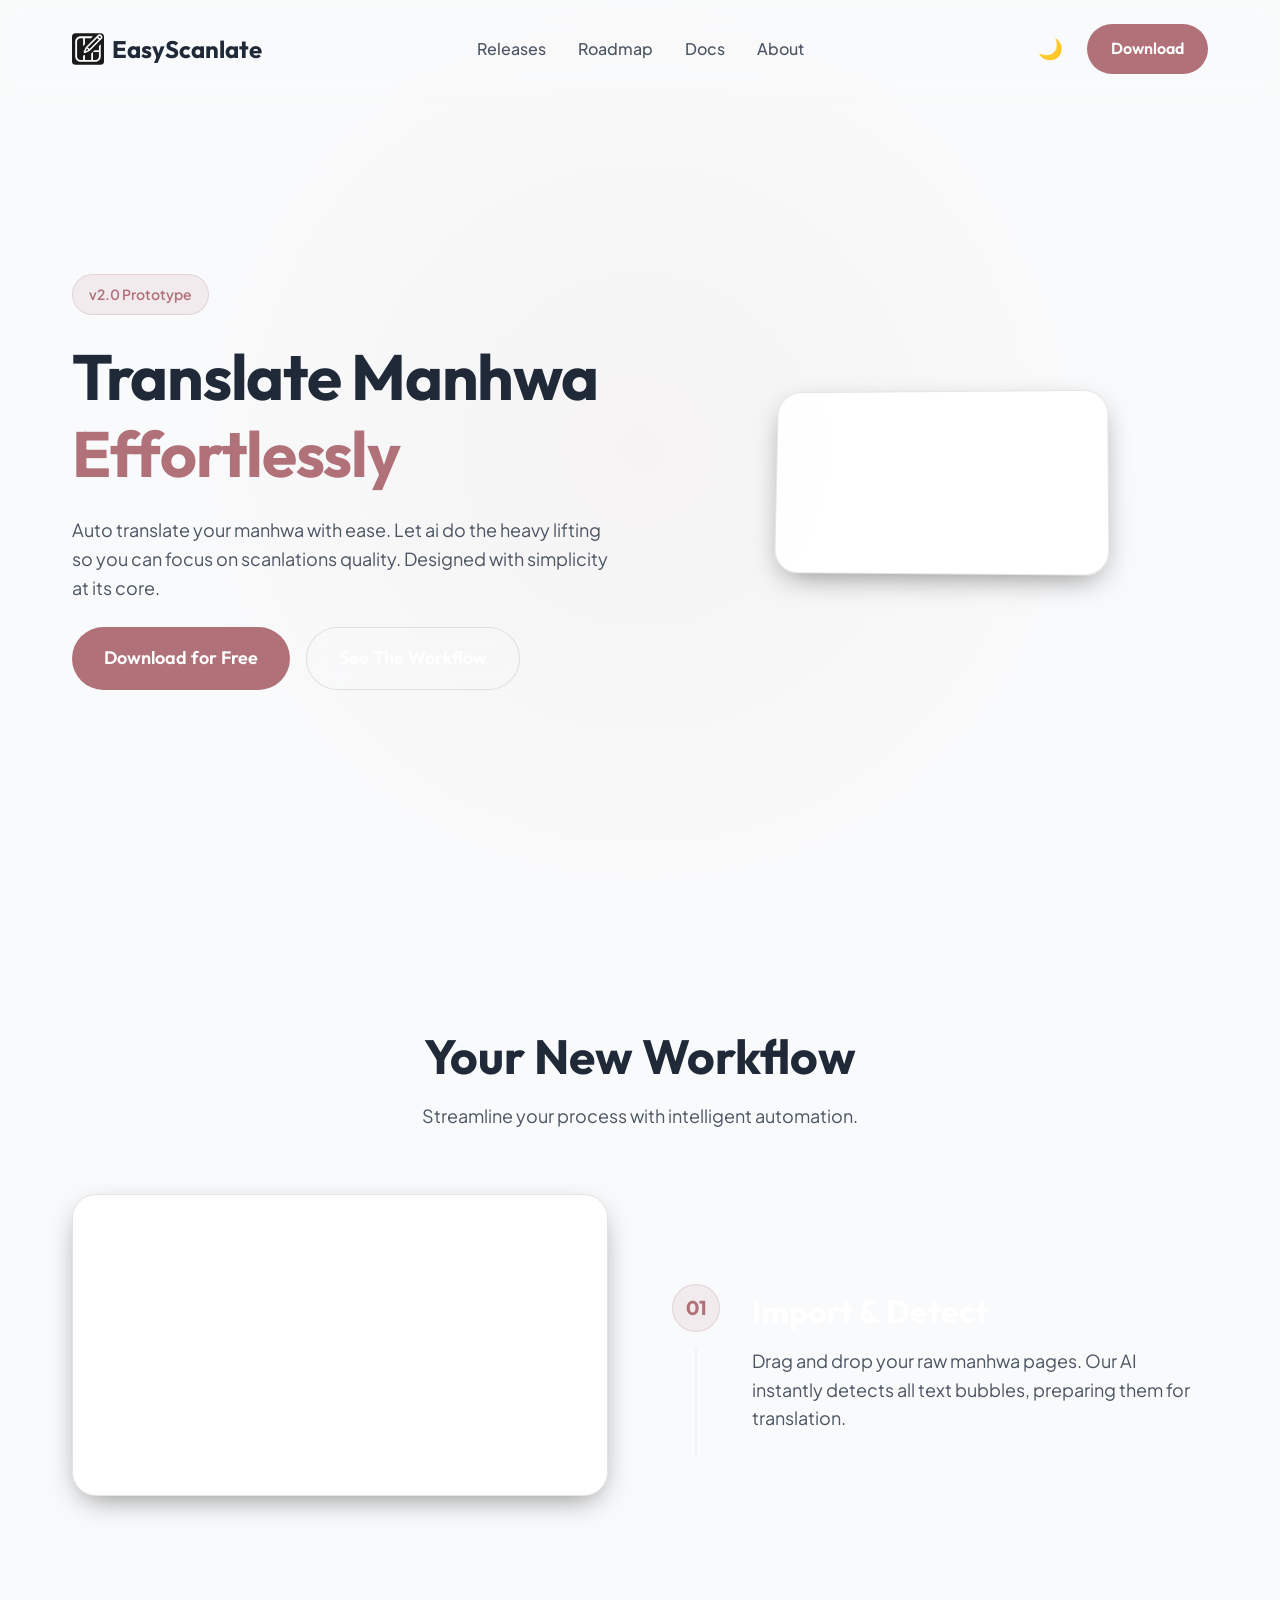
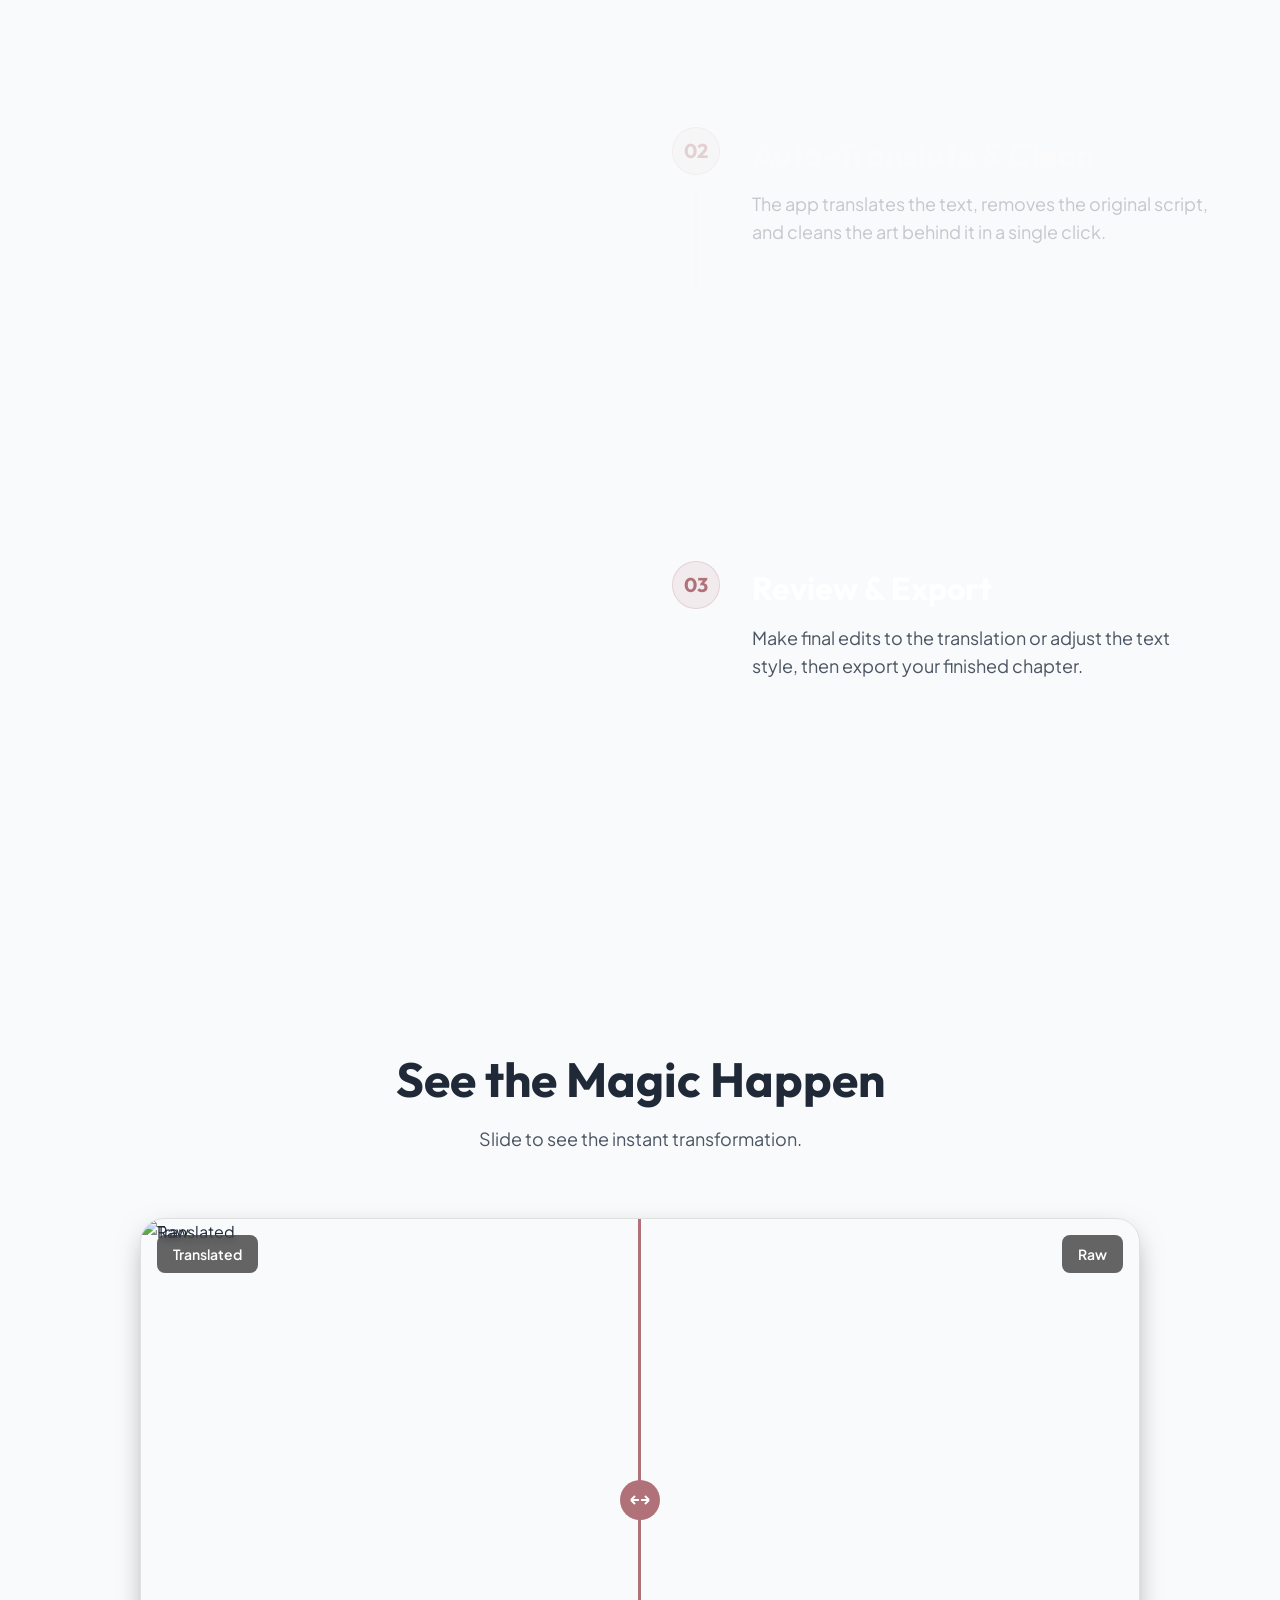
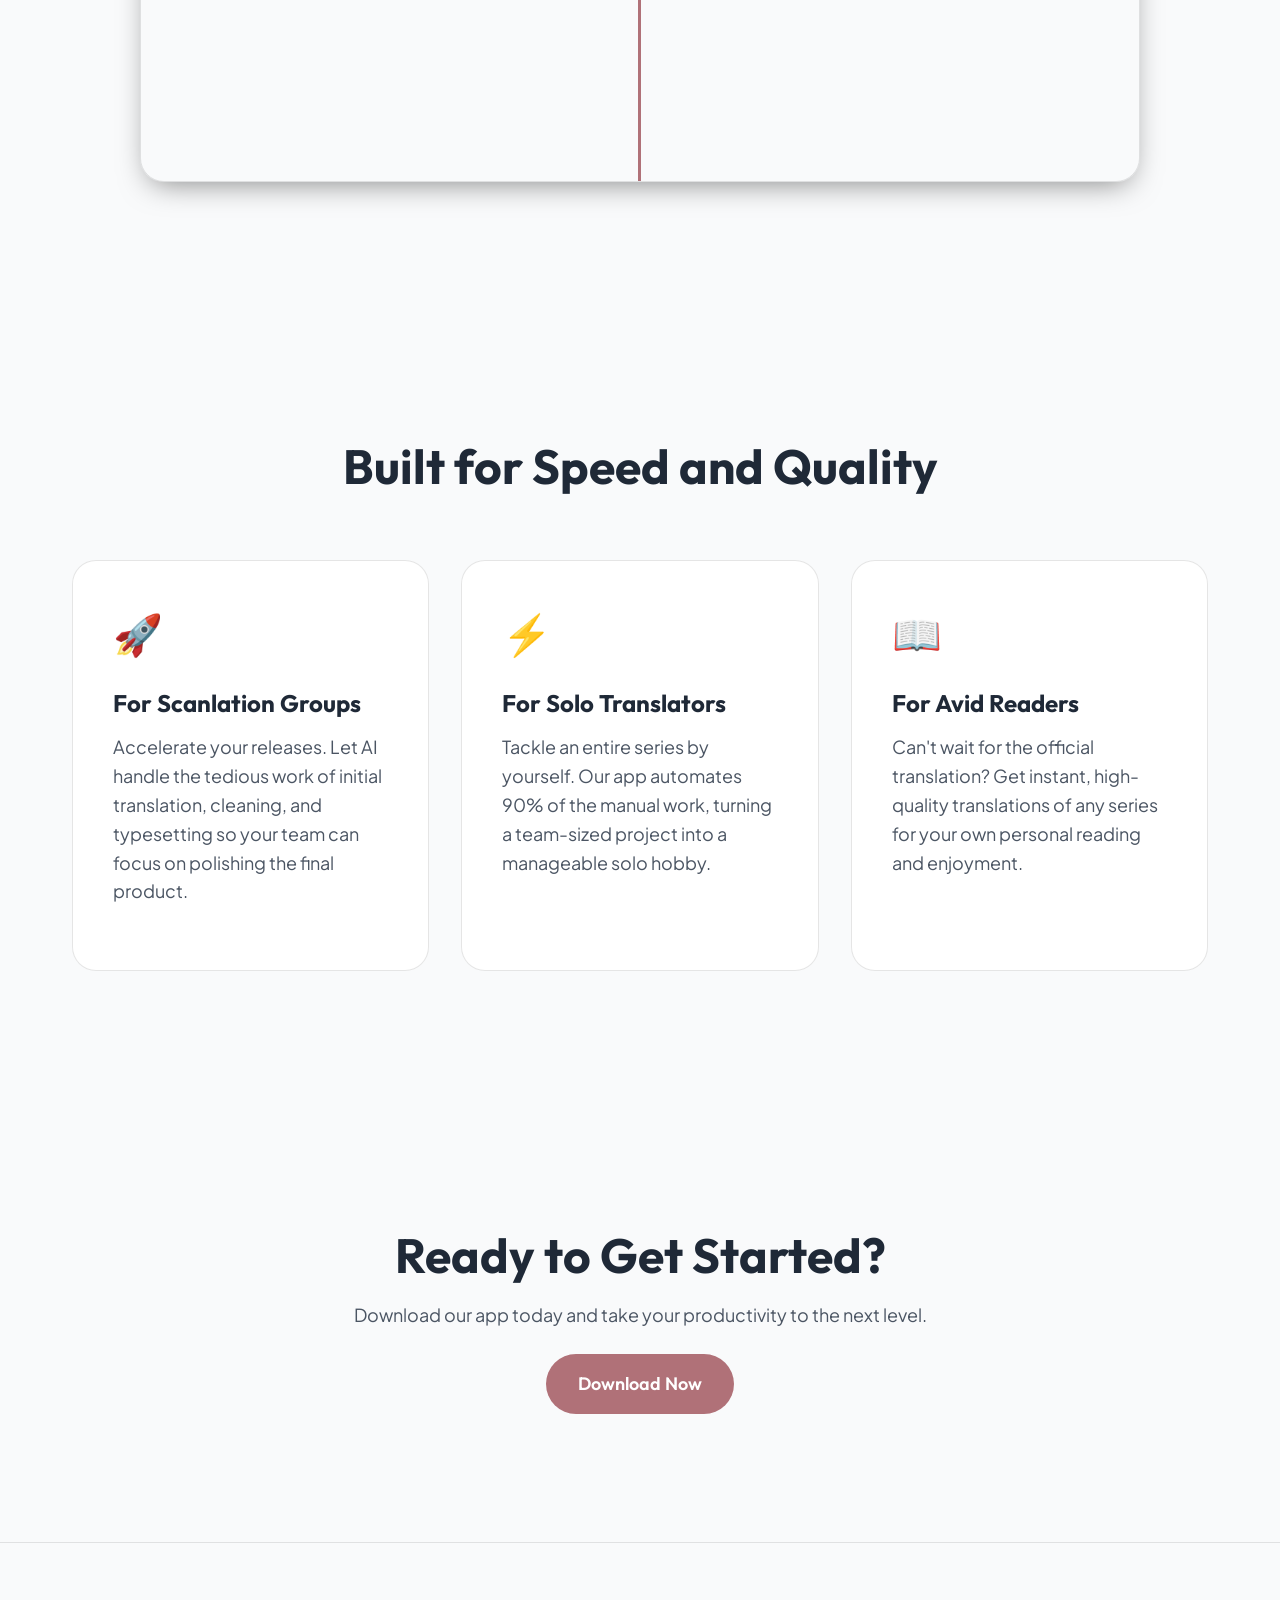
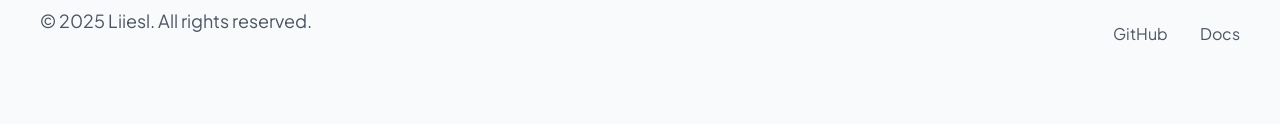
==== v2/index.html @ 4218185c "add missing v2 features." ====
<!DOCTYPE html>
<html lang="en">

<head>
    <meta charset="UTF-8">
    <meta name="viewport" content="width=device-width, initial-scale=1.0">
    <meta name="description"
        content="Easy Scanlate is a free desktop app that makes translating manhwa and webtoons effortless. Auto translate your manhwa with ease. Let ai do the heavy lifting so you can focus on scanlations quality. Designed with simplicity at its core.">
    <title>Easy Scanlate</title>
    <link rel="icon" type="image/x-icon" href="assets/Frame 17.ico">

    <!-- Google Fonts -->
    <link rel="preconnect" href="https://fonts.googleapis.com">
    <link rel="preconnect" href="https://fonts.gstatic.com" crossorigin>
    <link
        href="https://fonts.googleapis.com/css2?family=Outfit:wght@300;400;500;600;700&family=Plus+Jakarta+Sans:wght@400;500;600;700&display=swap"
        rel="stylesheet">

    <!-- Styles -->
    <link rel="stylesheet" href="css/style.css">
</head>

<body>
    <!-- Decorative Vector Background -->
    <div class="vector-background">
        <svg width="1040" height="704" viewBox="0 0 1040 704" fill="none" xmlns="http://www.w3.org/2000/svg">
            <g clip-path="url(#clip0_424_92)">
                <!-- 
                    ADDED: class="vector-path" for CSS targeting
                    ADDED: pathLength="1" for simplified animation math
                -->
                <path class="vector-path" pathLength="1"
                    d="M462 708.5C462 708.5 501.5 596 625.998 497C814.115 347.41 1039.99 347.001 1039.99 347.001"
                    stroke="#B07178" stroke-width="28" />
                <path class="vector-path" pathLength="1"
                    d="M306.498 721.999C306.498 721.999 380.5 511.001 592.999 379.999C807.765 247.6 1039 242.498 1039 242.498"
                    stroke="#DFD0B8" stroke-width="52" />
                <path class="vector-path" pathLength="1"
                    d="M43.9991 735C43.9991 735 128.5 453.804 381.5 267.501C666 58.0018 1039.5 50.4989 1039.5 50.4989"
                    stroke="#B07178" stroke-width="101" />
                <path class="vector-path" pathLength="1"
                    d="M555.5 722C555.5 722 614.277 598.905 759 515C911.364 426.664 1039.5 426.664 1039.5 426.664"
                    stroke="#B07178" stroke-width="97" />
                <path class="vector-path" pathLength="1"
                    d="M822.501 748.5C822.501 748.5 873.934 683.511 920.501 660.001C972 634 1040.5 634 1040.5 634"
                    stroke="#DFD0B8" stroke-width="140" />
            </g>
            <defs>
                <clipPath id="clip0_424_92">
                    <rect width="1040" height="704" fill="white" />
                </clipPath>
            </defs>
        </svg>
    </div>

    <!-- Navigation injected via nav-component.js -->

    <main>
        <section class="hero">
            <div class="hero-content">
                <div class="badge">v2.0 Prototype</div>
                <h1>Translate Manhwa <br><span class="text-primary">Effortlessly</span></h1>
                <p>Auto translate your manhwa with ease. Let ai do the heavy lifting so you can focus on scanlations
                    quality. Designed with simplicity at its core.</p>
                <div class="hero-actions">
                    <a href="#" class="btn btn-primary btn-lg js-download-trigger">Download for Free</a>
                    <a href="#workflow" class="btn btn-secondary btn-lg">See The Workflow</a>
                </div>
            </div>
            <div class="hero-visual">
                <!-- Abstract visual or placeholder for app screenshot -->
                <div class="glass-card">
                    <div class="glow-effect"></div>
                    <!-- Using the video from the first step as a hero visual preview -->
                    <video autoplay loop muted playsinline
                        src="https://github.com/user-attachments/assets/432fa7f7-9172-43b7-97c7-28e8d66b6758"
                        class="hero-video"></video>
                </div>
            </div>
        </section>

        <section id="workflow" class="workflow-section">
            <div class="container">
                <div class="section-header">
                    <h2>Your New Workflow</h2>
                    <p>Streamline your process with intelligent automation.</p>
                </div>

                <div class="workflow-layout">
                    <!-- Sticky Video Side -->
                    <div class="workflow-visual">
                        <div class="video-frame">
                            <div class="video-stack">
                                <video class="step-video active" id="video-step-1" autoplay loop muted playsinline
                                    src="https://github.com/user-attachments/assets/432fa7f7-9172-43b7-97c7-28e8d66b6758"></video>
                                <video class="step-video" id="video-step-2" autoplay loop muted playsinline
                                    src="https://github.com/user-attachments/assets/2b255b1e-a036-4b98-b22c-5d72854a65c3"></video>
                                <video class="step-video" id="video-step-3" autoplay loop muted playsinline
                                    src="https://github.com/user-attachments/assets/a3269eb7-2849-4a44-840b-c5433d3ce8fc"></video>
                            </div>
                        </div>
                    </div>

                    <!-- Scrolling Steps Side -->
                    <div class="workflow-steps">
                        <div class="step-item" data-step="1">
                            <div class="step-indicator">
                                <span class="step-num">01</span>
                                <div class="step-line"></div>
                            </div>
                            <div class="step-text">
                                <h3>Import & Detect</h3>
                                <p>Drag and drop your raw manhwa pages. Our AI instantly detects all text bubbles,
                                    preparing them for translation.</p>
                            </div>
                        </div>

                        <div class="step-item" data-step="2">
                            <div class="step-indicator">
                                <span class="step-num">02</span>
                                <div class="step-line"></div>
                            </div>
                            <div class="step-text">
                                <h3>Auto-Translate & Clean</h3>
                                <p>The app translates the text, removes the original script, and cleans the art behind
                                    it in a single click.</p>
                            </div>
                        </div>

                        <div class="step-item" data-step="3">
                            <div class="step-indicator">
                                <span class="step-num">03</span>
                                <div class="step-line"></div>
                            </div>
                            <div class="step-text">
                                <h3>Review & Export</h3>
                                <p>Make final edits to the translation or adjust the text style, then export your
                                    finished chapter.</p>
                            </div>
                        </div>
                    </div>
                </div>
            </div>
        </section>

        <section id="comparison" class="comparison">
            <div class="container">
                <div class="section-header">
                    <h2>See the Magic Happen</h2>
                    <p>Slide to see the instant transformation.</p>
                </div>

                <div class="comparison-wrapper">
                    <div class="comparison-slider" id="comparison-slider">
                        <div class="comparison-image before-image">
                            <img src="https://placehold.co/1000x600/1a1a1a/FFF?text=Raw+Manhwa+Panel" alt="Raw">
                            <span class="label">Raw</span>
                        </div>
                        <div class="comparison-image after-image">
                            <img src="https://placehold.co/1000x600/007bff/FFF?text=Translated+Panel" alt="Translated">
                            <span class="label">Translated</span>
                        </div>
                        <div class="comparison-handle">
                            <div class="handle-line"></div>
                            <div class="handle-circle">
                                <svg viewBox="0 0 24 24" width="24" height="24" stroke="currentColor" stroke-width="2"
                                    fill="none">
                                    <path d="M21 12H3m18 0l-4-4m4 4l-4 4M3 12l4-4m-4 4l4 4" />
                                </svg>
                            </div>
                        </div>
                    </div>
                </div>
            </div>
        </section>

        <section id="who-is-it-for" class="audience">
            <div class="section-header">
                <h2>Built for Speed and Quality</h2>
            </div>
            <div class="audience-grid">
                <div class="audience-card">
                    <div class="icon-box">🚀</div>
                    <h3>For Scanlation Groups</h3>
                    <p>Accelerate your releases. Let AI handle the tedious work of initial translation, cleaning, and
                        typesetting so your team can focus on polishing the final product.</p>
                </div>
                <div class="audience-card">
                    <div class="icon-box">⚡</div>
                    <h3>For Solo Translators</h3>
                    <p>Tackle an entire series by yourself. Our app automates 90% of the manual work, turning a
                        team-sized project into a manageable solo hobby.</p>
                </div>
                <div class="audience-card">
                    <div class="icon-box">📖</div>
                    <h3>For Avid Readers</h3>
                    <p>Can't wait for the official translation? Get instant, high-quality translations of any series for
                        your own personal reading and enjoyment.</p>
                </div>
            </div>
        </section>

        <section id="download" class="cta-section">
            <div class="cta-content">
                <h2>Ready to Get Started?</h2>
                <p>Download our app today and take your productivity to the next level.</p>
                <a href="#" class="btn btn-primary btn-lg js-download-trigger">Download Now</a>
            </div>
        </section>
    </main>

    <footer>
        <div class="footer-content">
            <p>&copy; 2025 Liiesl. All rights reserved.</p>
            <div class="footer-links">
                <a href="https://github.com/Liiesl/EasyScanlate/">GitHub</a>
                <a href="https://docs.easyscanlate.site/">Docs</a>
            </div>
        </div>
    </footer>

    <!-- Modal -->
    <div id="non-windows-modal" class="modal-overlay">
        <div class="modal-glass">
            <button class="modal-close-btn">&times;</button>
            <h3>Windows Only</h3>
            <p>Easy Scanlate currently provides a direct installer for Windows only.</p>
            <p>For other operating systems, you can build it from the source code.</p>
            <div class="modal-actions">
                <a href="https://github.com/Liiesl/EasyScanlate/" class="btn btn-secondary" target="_blank">GitHub
                    Repo</a>
                <a href="https://docs.easyscanlate.site/getting-started/installation/#2-from-source-code-alternative-method"
                    class="btn btn-primary" target="_blank">View Docs</a>
            </div>
        </div>
    </div>

    <script src="nav-component.js"></script>
    <script src="script.js"></script>
</body>

</html>
---- v2/css/style.css ----
@import 'variables.css';
@import 'base.css';
@import 'typography.css';
@import 'components.css';
@import 'layout.css';
@import 'workflow.css';
@import 'sections.css';
@import 'pages.css';
@import 'roadmap.css';
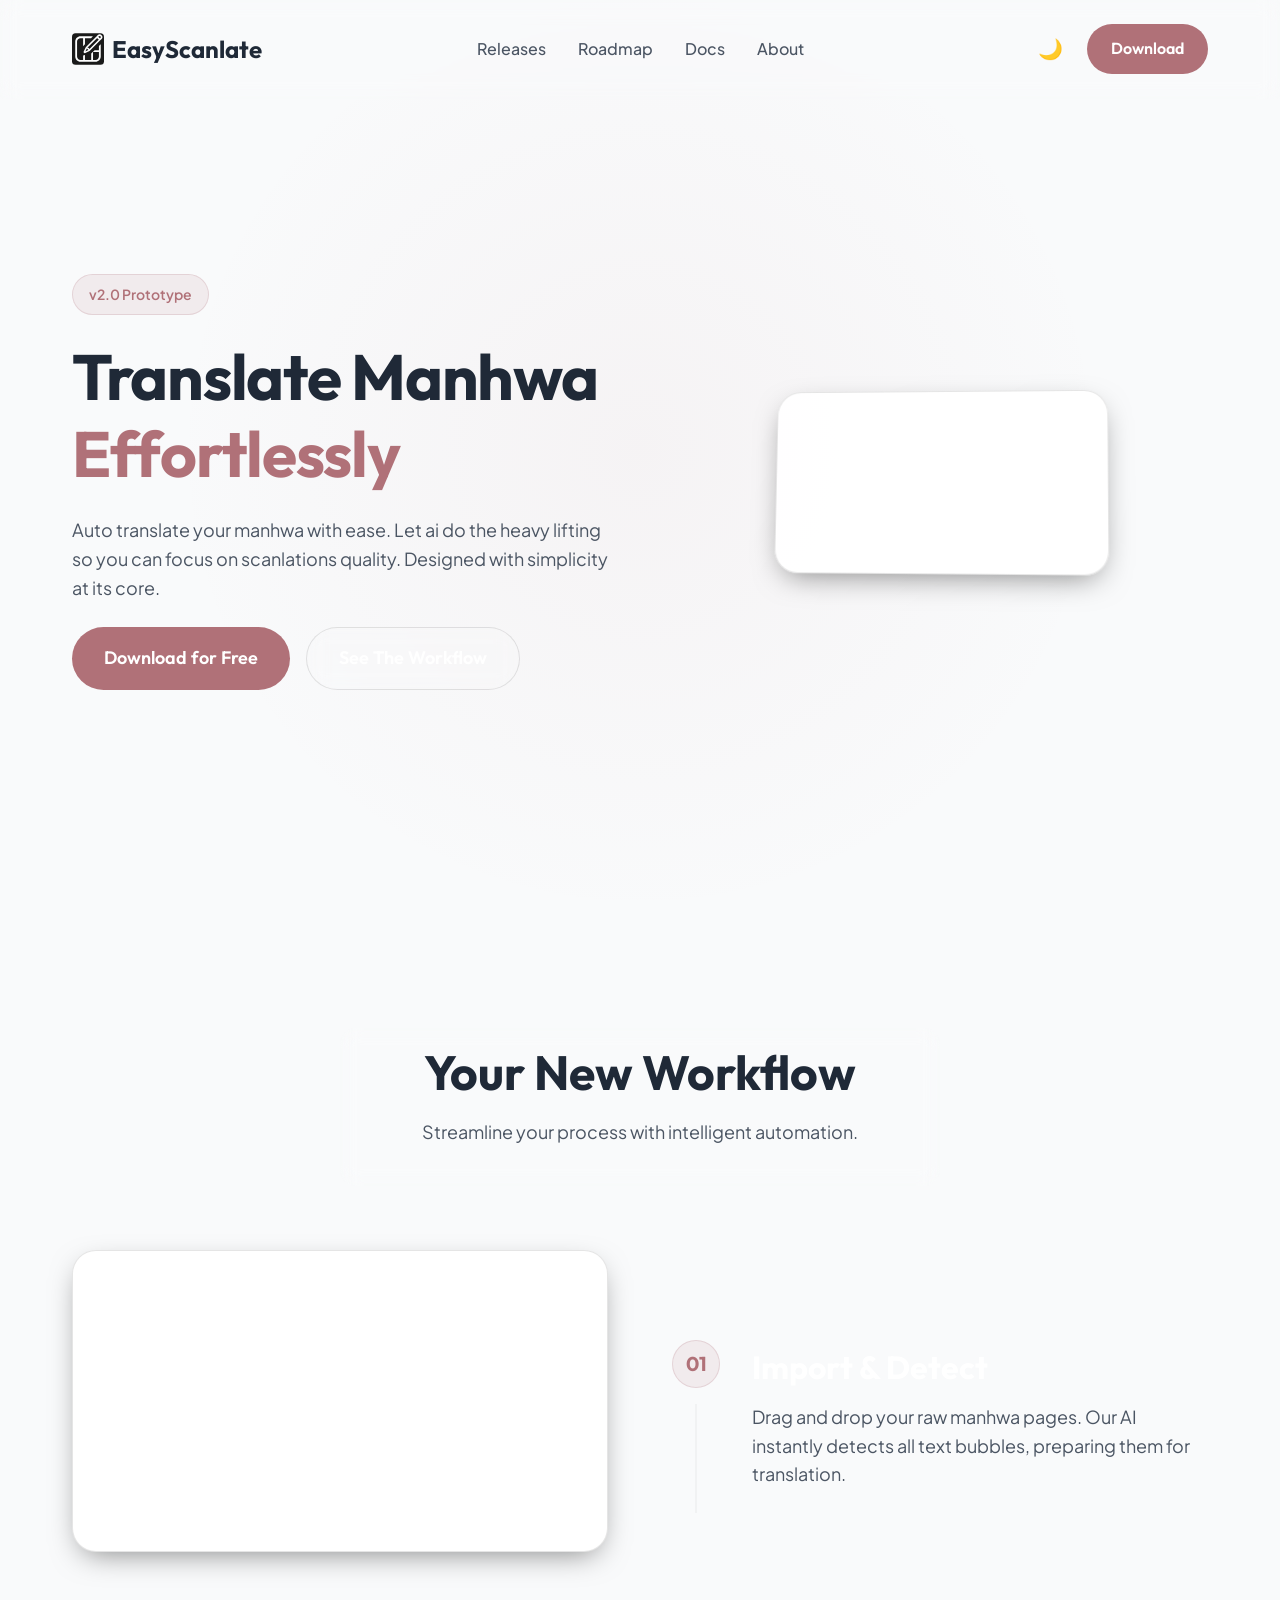
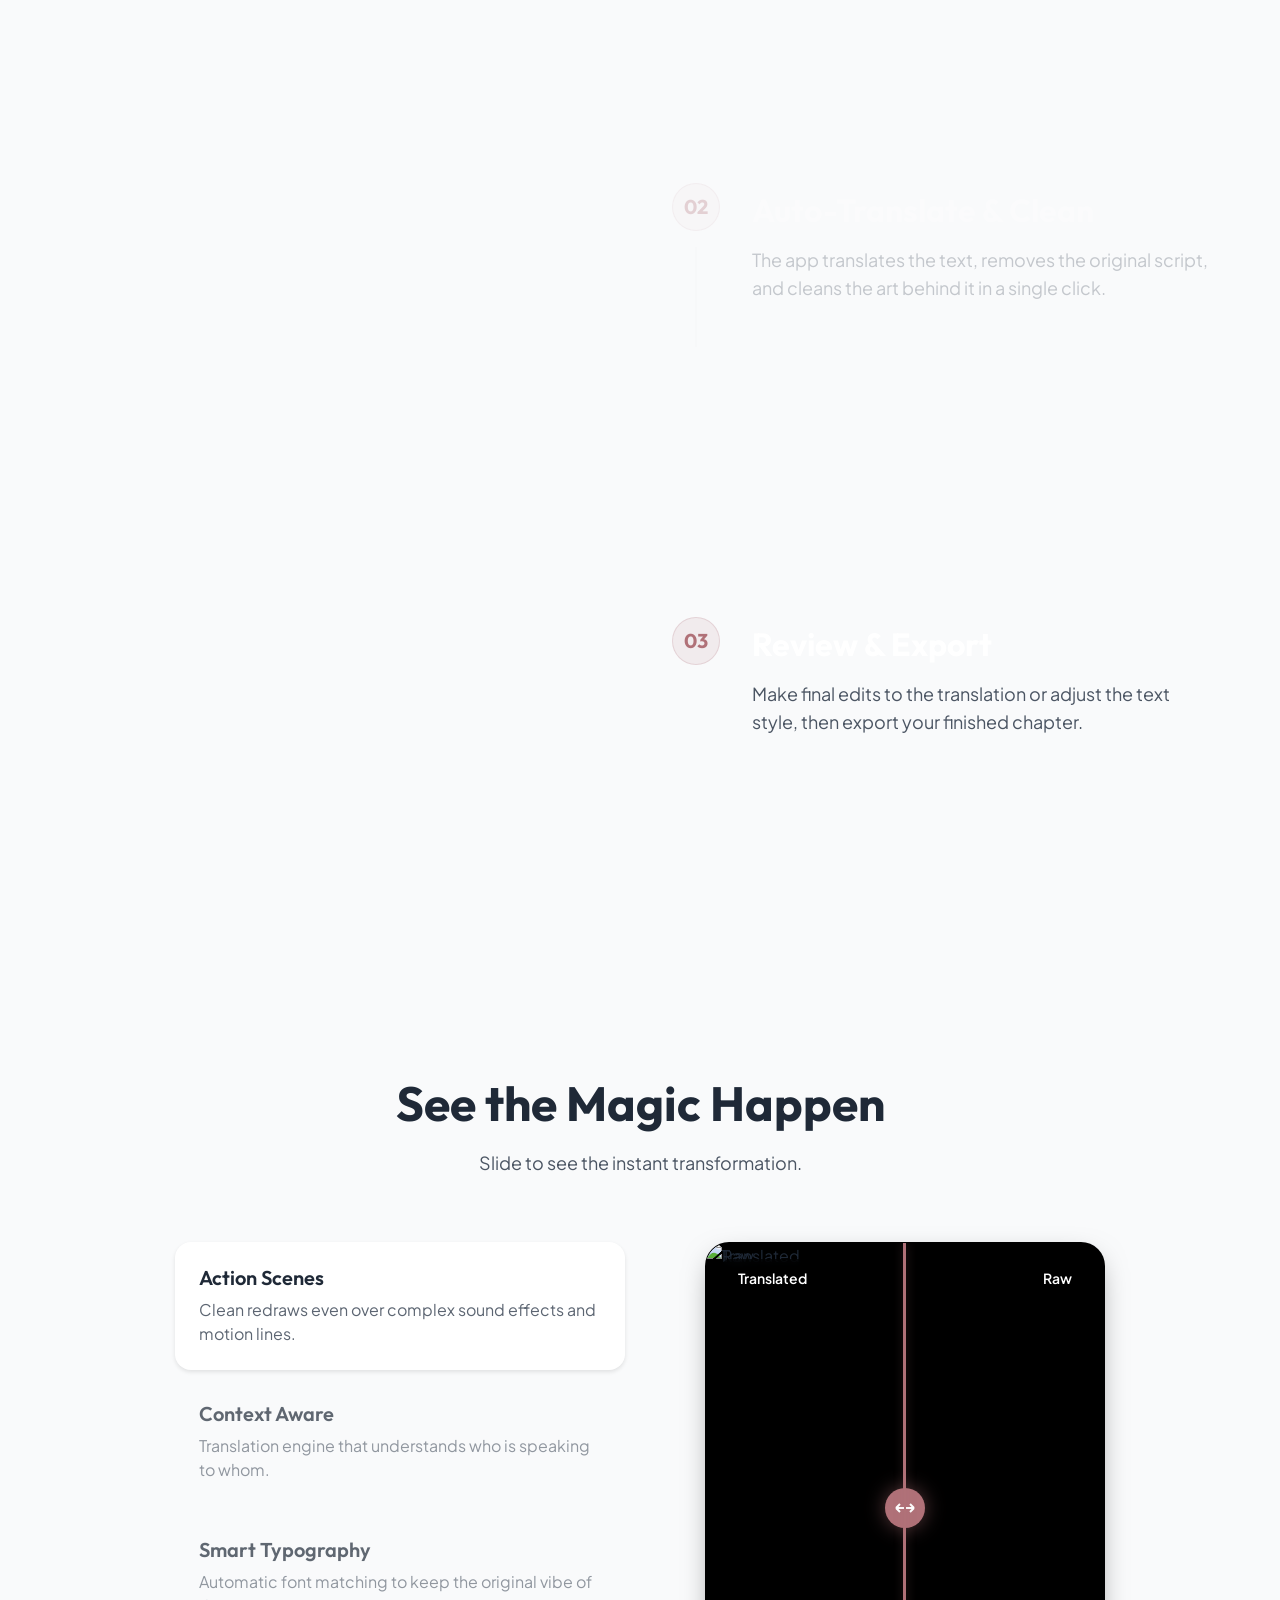
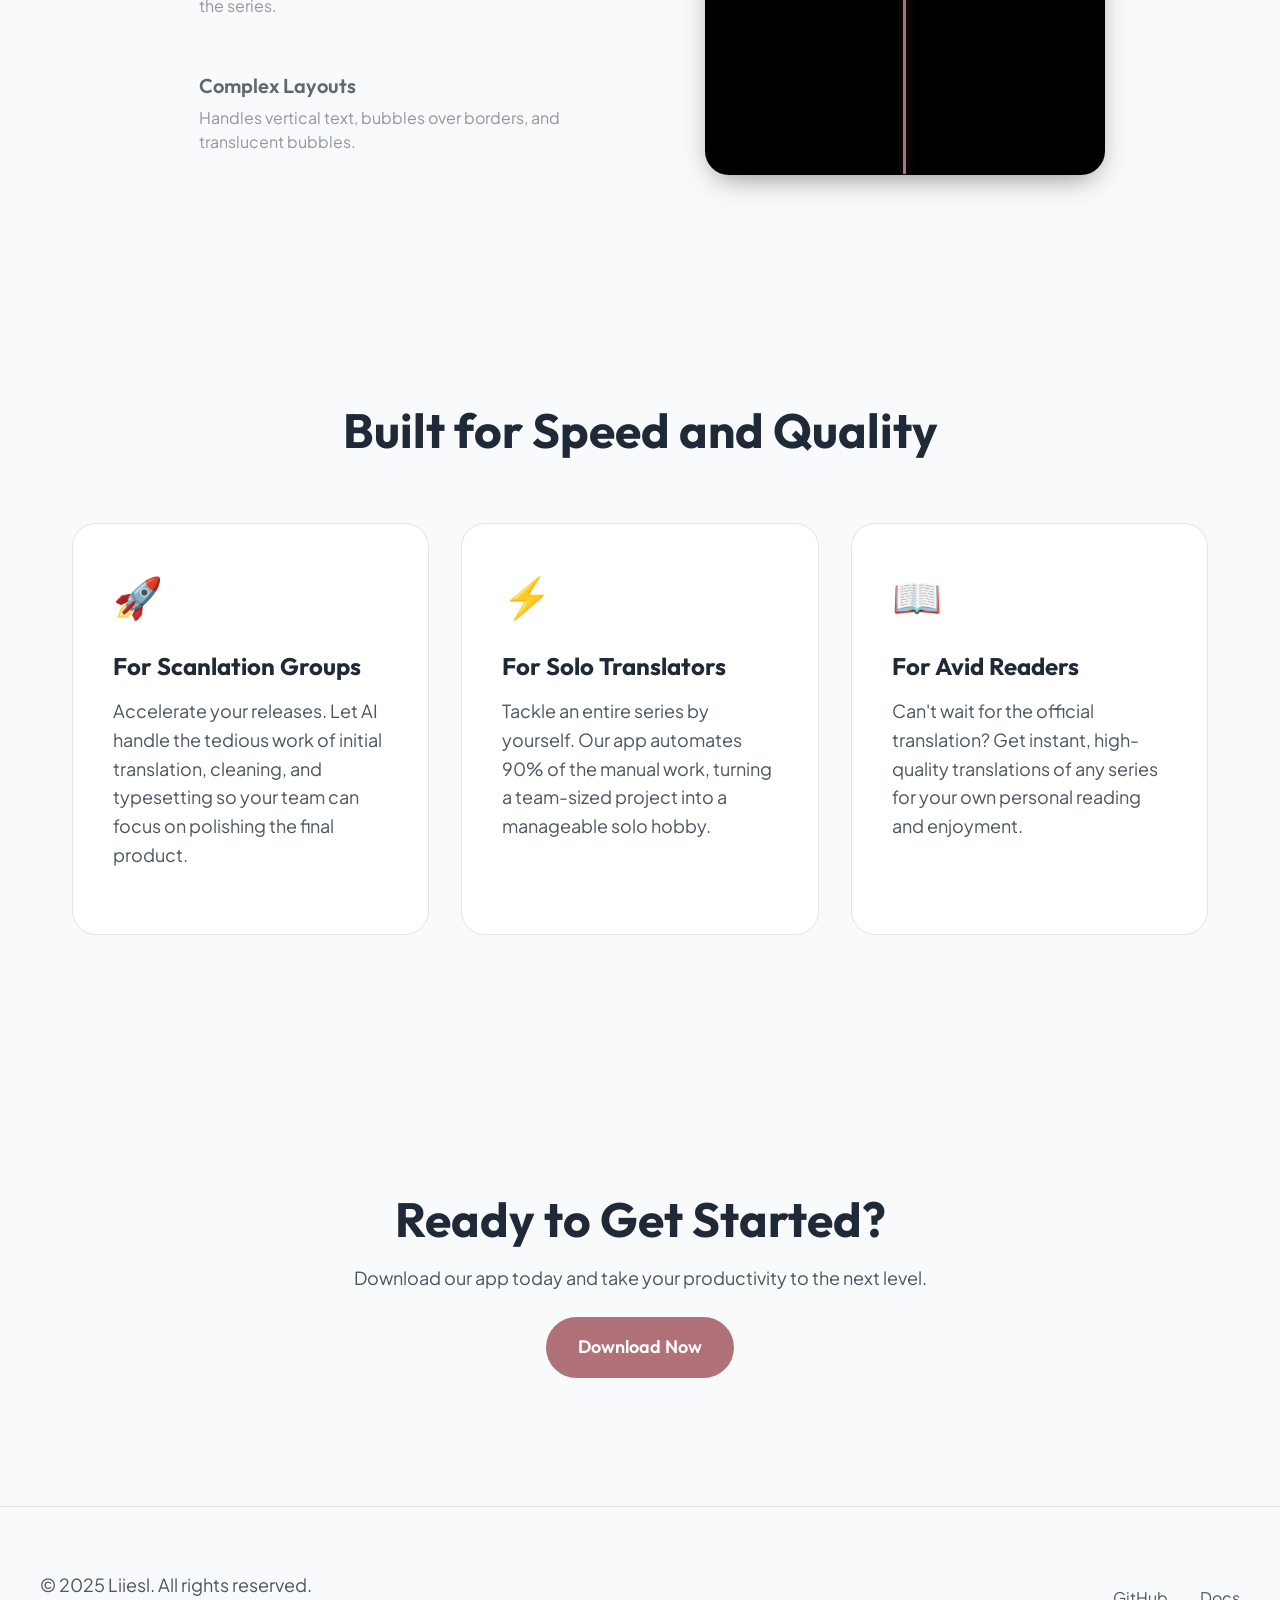
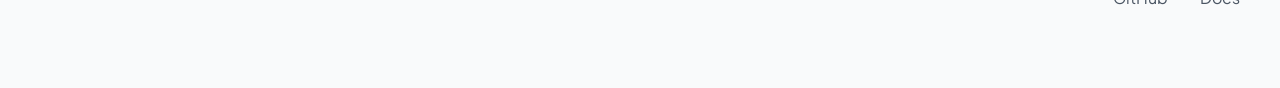
==== commit 02b3caeb: "improved comparison" ====
--- a/v2/index.html
+++ b/v2/index.html
@@ -25,10 +25,6 @@
     <div class="vector-background">
         <svg width="1040" height="704" viewBox="0 0 1040 704" fill="none" xmlns="http://www.w3.org/2000/svg">
             <g clip-path="url(#clip0_424_92)">
-                <!-- 
-                    ADDED: class="vector-path" for CSS targeting
-                    ADDED: pathLength="1" for simplified animation math
-                -->
                 <path class="vector-path" pathLength="1"
                     d="M462 708.5C462 708.5 501.5 596 625.998 497C814.115 347.41 1039.99 347.001 1039.99 347.001"
                     stroke="#B07178" stroke-width="28" />
@@ -151,22 +147,57 @@
                 </div>
 
                 <div class="comparison-wrapper">
-                    <div class="comparison-slider" id="comparison-slider">
-                        <div class="comparison-image before-image">
-                            <img src="https://placehold.co/1000x600/1a1a1a/FFF?text=Raw+Manhwa+Panel" alt="Raw">
-                            <span class="label">Raw</span>
-                        </div>
-                        <div class="comparison-image after-image">
-                            <img src="https://placehold.co/1000x600/007bff/FFF?text=Translated+Panel" alt="Translated">
-                            <span class="label">Translated</span>
-                        </div>
-                        <div class="comparison-handle">
-                            <div class="handle-line"></div>
-                            <div class="handle-circle">
-                                <svg viewBox="0 0 24 24" width="24" height="24" stroke="currentColor" stroke-width="2"
-                                    fill="none">
-                                    <path d="M21 12H3m18 0l-4-4m4 4l-4 4M3 12l4-4m-4 4l4 4" />
-                                </svg>
+                    <div class="comparison-layout">
+                        <!-- Text List (Left) -->
+                        <div class="comparison-previews">
+                            <div class="preview-item active"
+                                data-before="https://placehold.co/600x800/1a1a1a/FFF?text=Raw+Action"
+                                data-after="https://placehold.co/600x800/007bff/FFF?text=Translated+Action">
+                                <h3>Action Scenes</h3>
+                                <p>Clean redraws even over complex sound effects and motion lines.</p>
+                            </div>
+                            <div class="preview-item"
+                                data-before="https://placehold.co/600x800/2a2a2a/FFF?text=Raw+Dialogue"
+                                data-after="https://placehold.co/600x800/28a745/FFF?text=Translated+Dialogue">
+                                <h3>Context Aware</h3>
+                                <p>Translation engine that understands who is speaking to whom.</p>
+                            </div>
+                            <div class="preview-item" data-before="https://placehold.co/600x800/3a3a3a/FFF?text=Raw+SFX"
+                                data-after="https://placehold.co/600x800/dc3545/FFF?text=Translated+SFX">
+                                <h3>Smart Typography</h3>
+                                <p>Automatic font matching to keep the original vibe of the series.</p>
+                            </div>
+                            <div class="preview-item"
+                                data-before="https://placehold.co/600x800/4a4a4a/FFF?text=Raw+Complex"
+                                data-after="https://placehold.co/600x800/ffc107/FFF?text=Translated+Complex">
+                                <h3>Complex Layouts</h3>
+                                <p>Handles vertical text, bubbles over borders, and translucent bubbles.</p>
+                            </div>
+                        </div>
+
+                        <!-- Visual Slider (Right) -->
+                        <div class="comparison-main">
+                            <div class="comparison-slider" id="comparison-slider">
+                                <div class="comparison-image before-image">
+                                    <img id="comp-before" src="https://placehold.co/600x800/1a1a1a/FFF?text=Raw+Action"
+                                        alt="Raw">
+                                    <span class="label">Raw</span>
+                                </div>
+                                <div class="comparison-image after-image">
+                                    <img id="comp-after"
+                                        src="https://placehold.co/600x800/007bff/FFF?text=Translated+Action"
+                                        alt="Translated">
+                                    <span class="label">Translated</span>
+                                </div>
+                                <div class="comparison-handle">
+                                    <div class="handle-line"></div>
+                                    <div class="handle-circle">
+                                        <svg viewBox="0 0 24 24" width="24" height="24" stroke="currentColor"
+                                            stroke-width="2" fill="none">
+                                            <path d="M21 12H3m18 0l-4-4m4 4l-4 4M3 12l4-4m-4 4l4 4" />
+                                        </svg>
+                                    </div>
+                                </div>
                             </div>
                         </div>
                     </div>
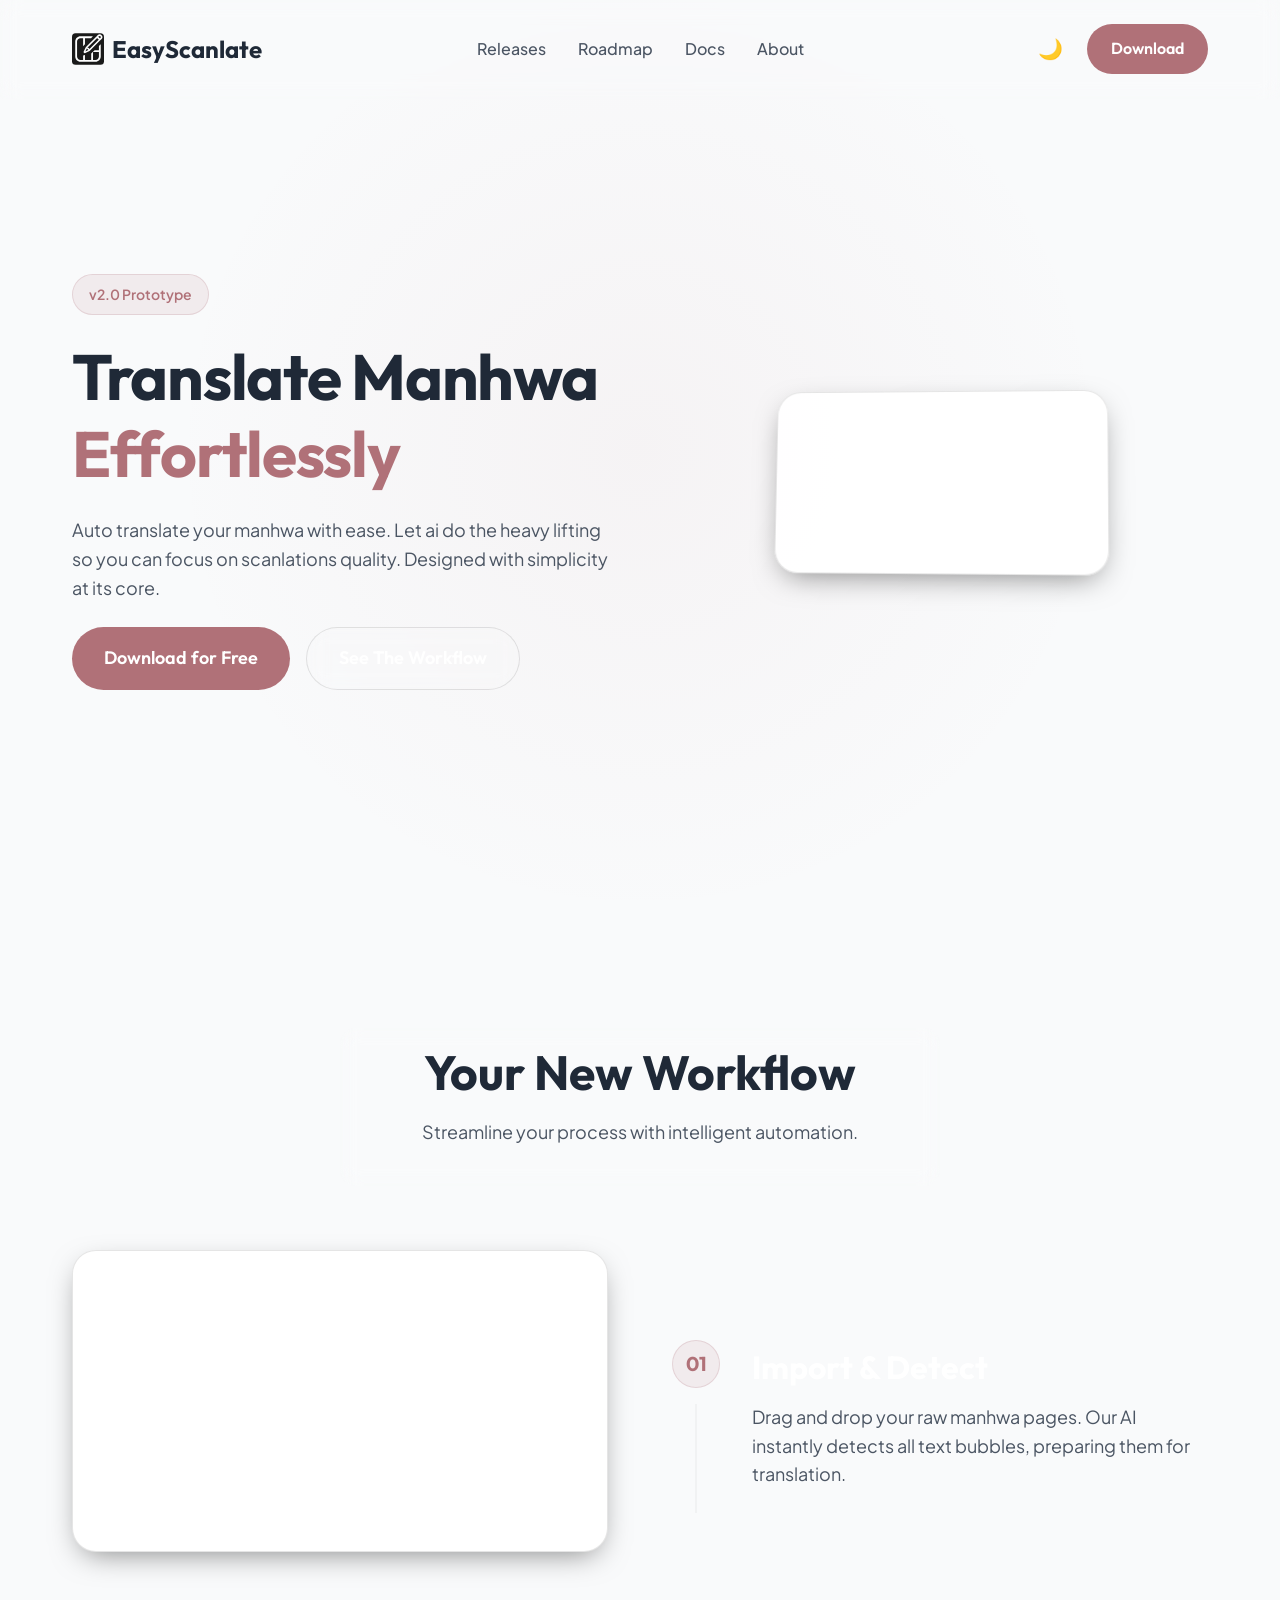
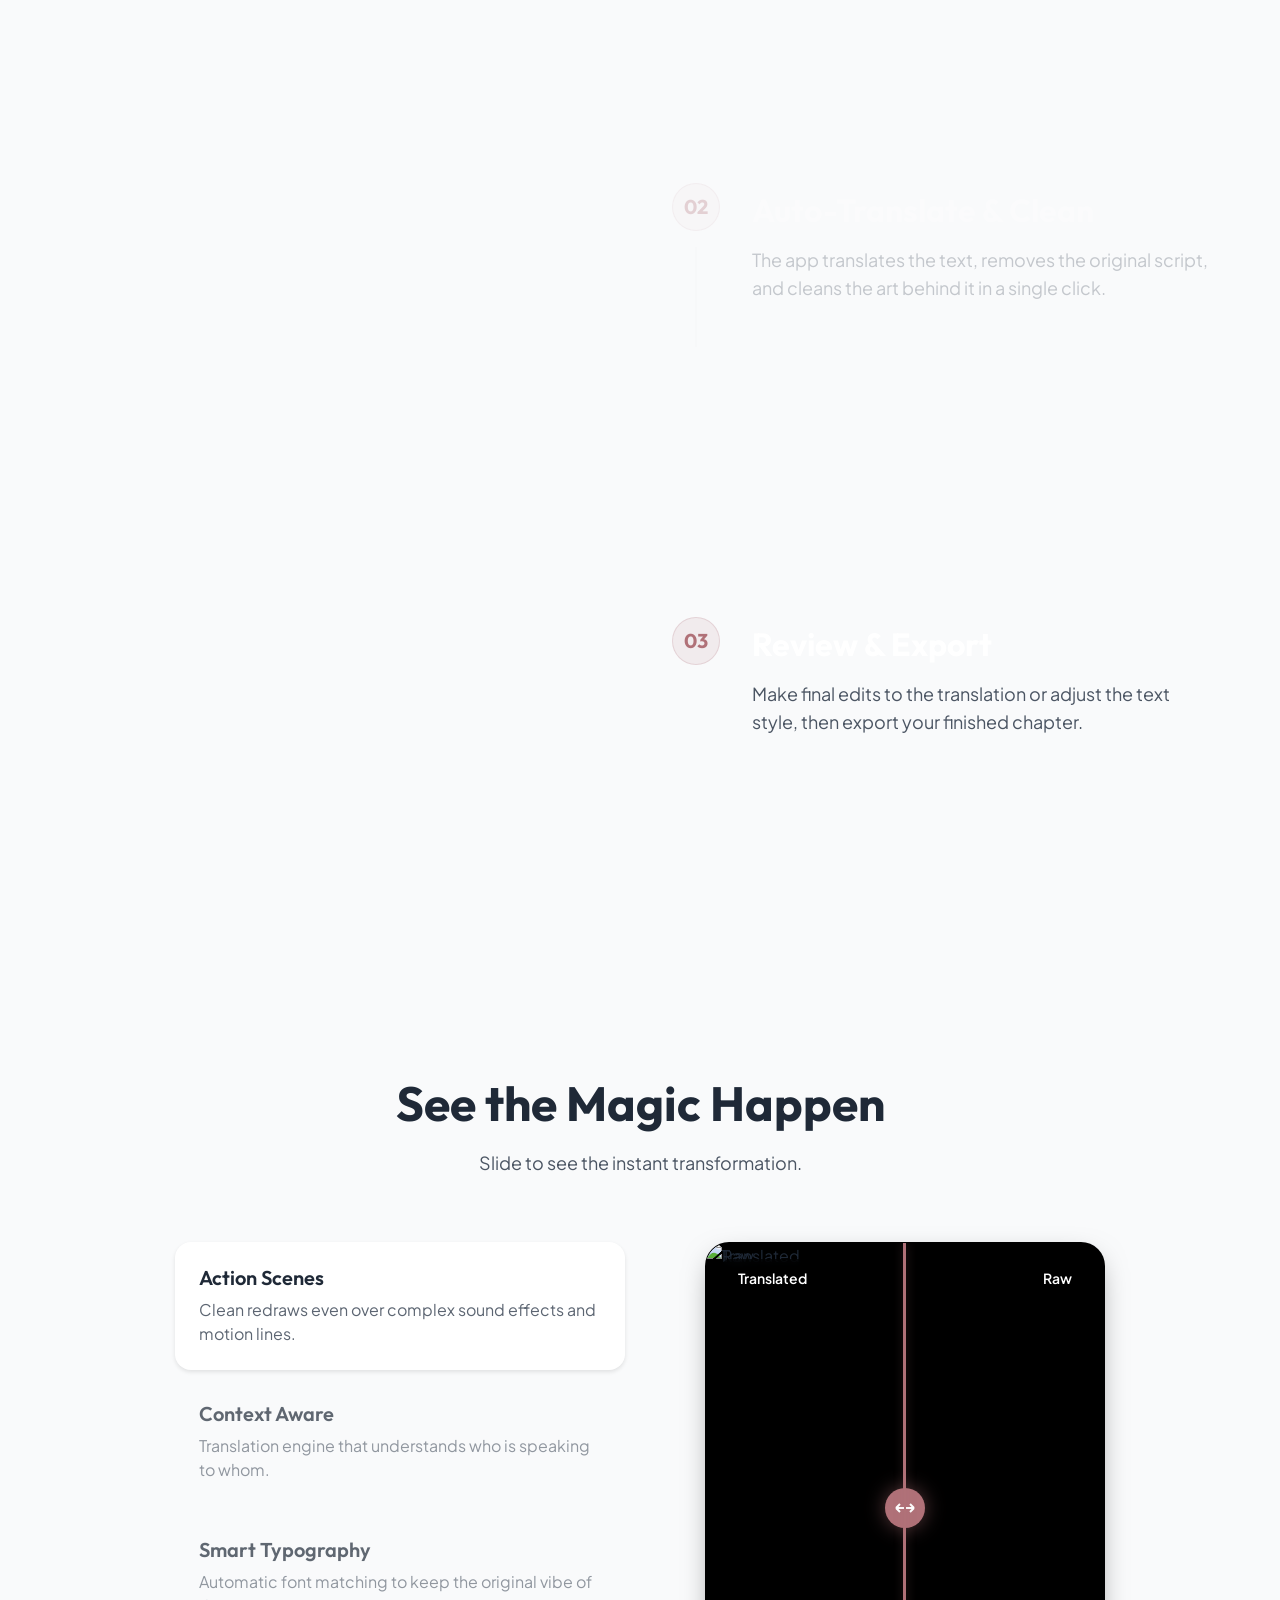
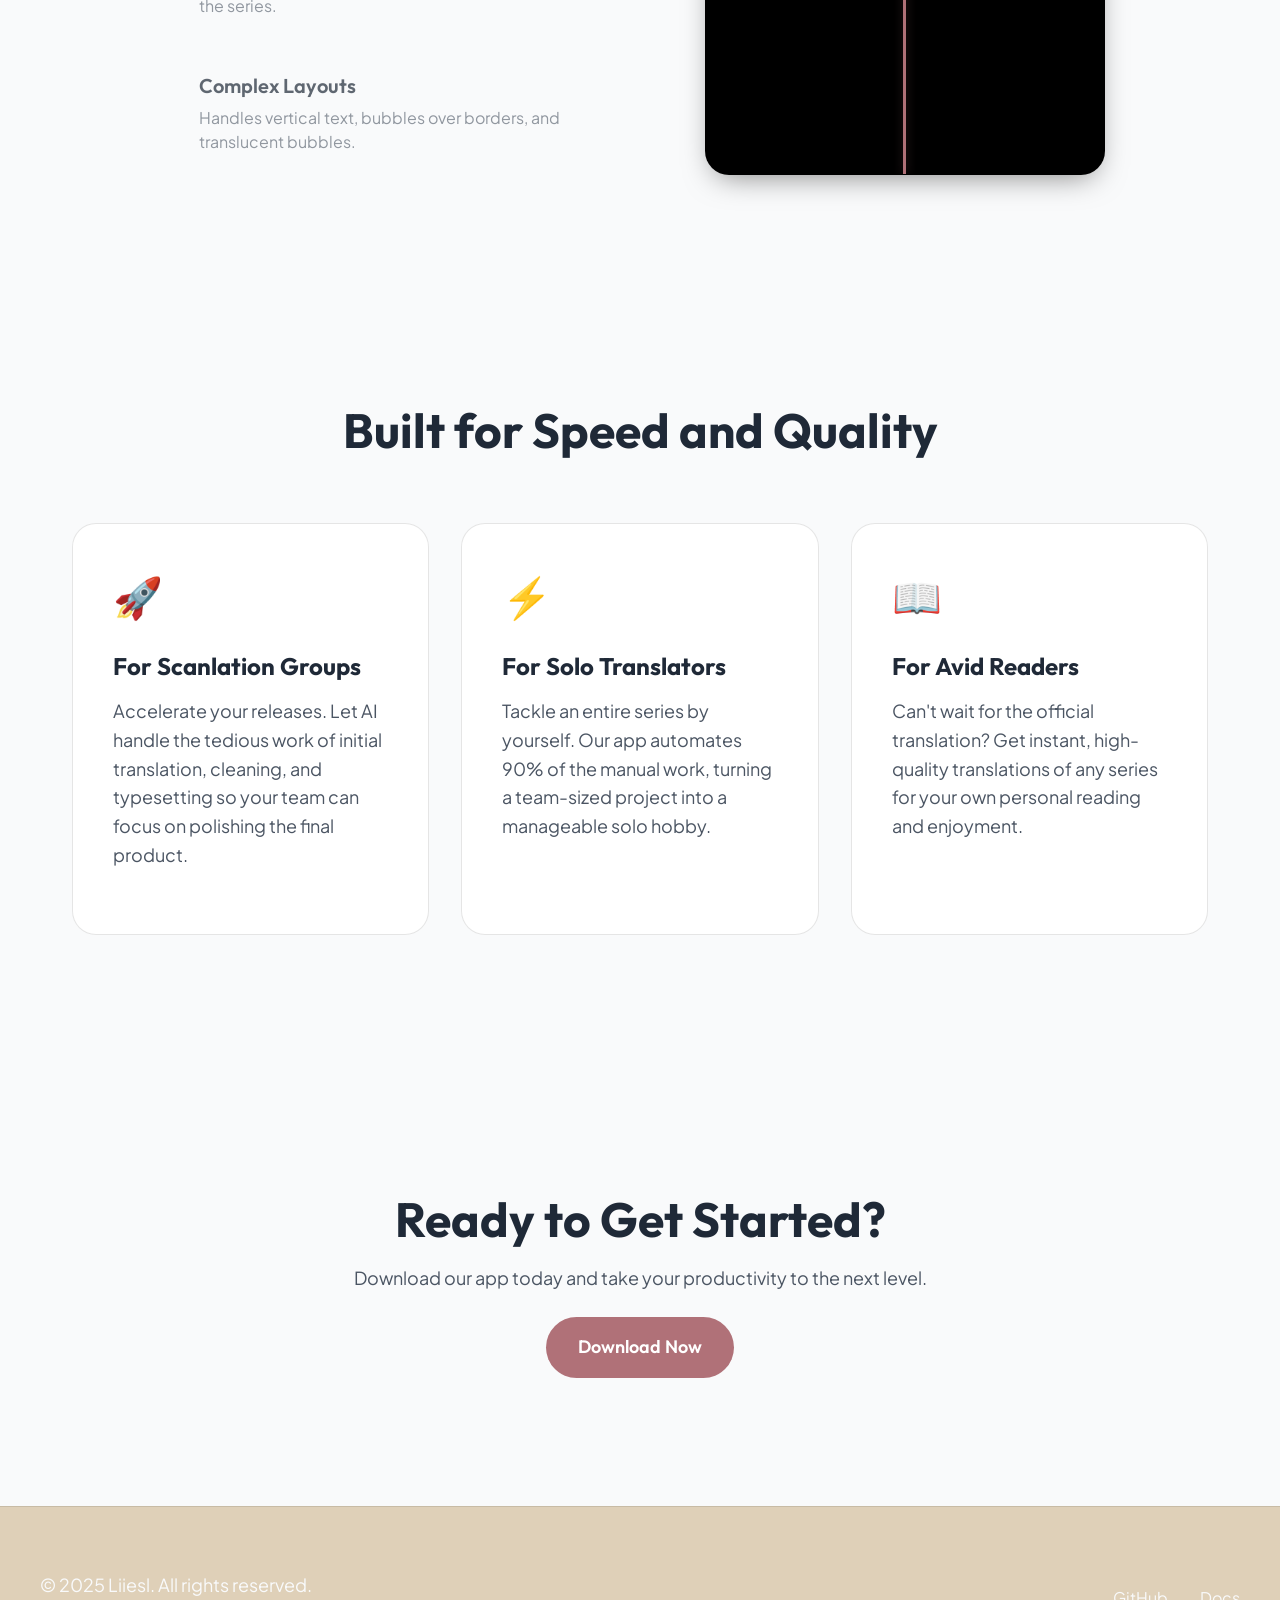
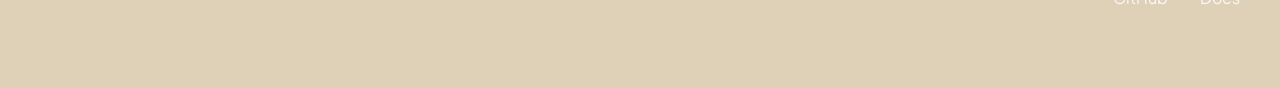
==== commit cd04a945: "fix modal not showing" ====
--- a/v2/index.html
+++ b/v2/index.html
@@ -258,8 +258,7 @@
             <p>Easy Scanlate currently provides a direct installer for Windows only.</p>
             <p>For other operating systems, you can build it from the source code.</p>
             <div class="modal-actions">
-                <a href="https://github.com/Liiesl/EasyScanlate/" class="btn btn-secondary" target="_blank">GitHub
-                    Repo</a>
+                <a href="https://github.com/Liiesl/EasyScanlate/" class="btn btn-secondary" target="_blank">GitHub</a>
                 <a href="https://docs.easyscanlate.site/getting-started/installation/#2-from-source-code-alternative-method"
                     class="btn btn-primary" target="_blank">View Docs</a>
             </div>
